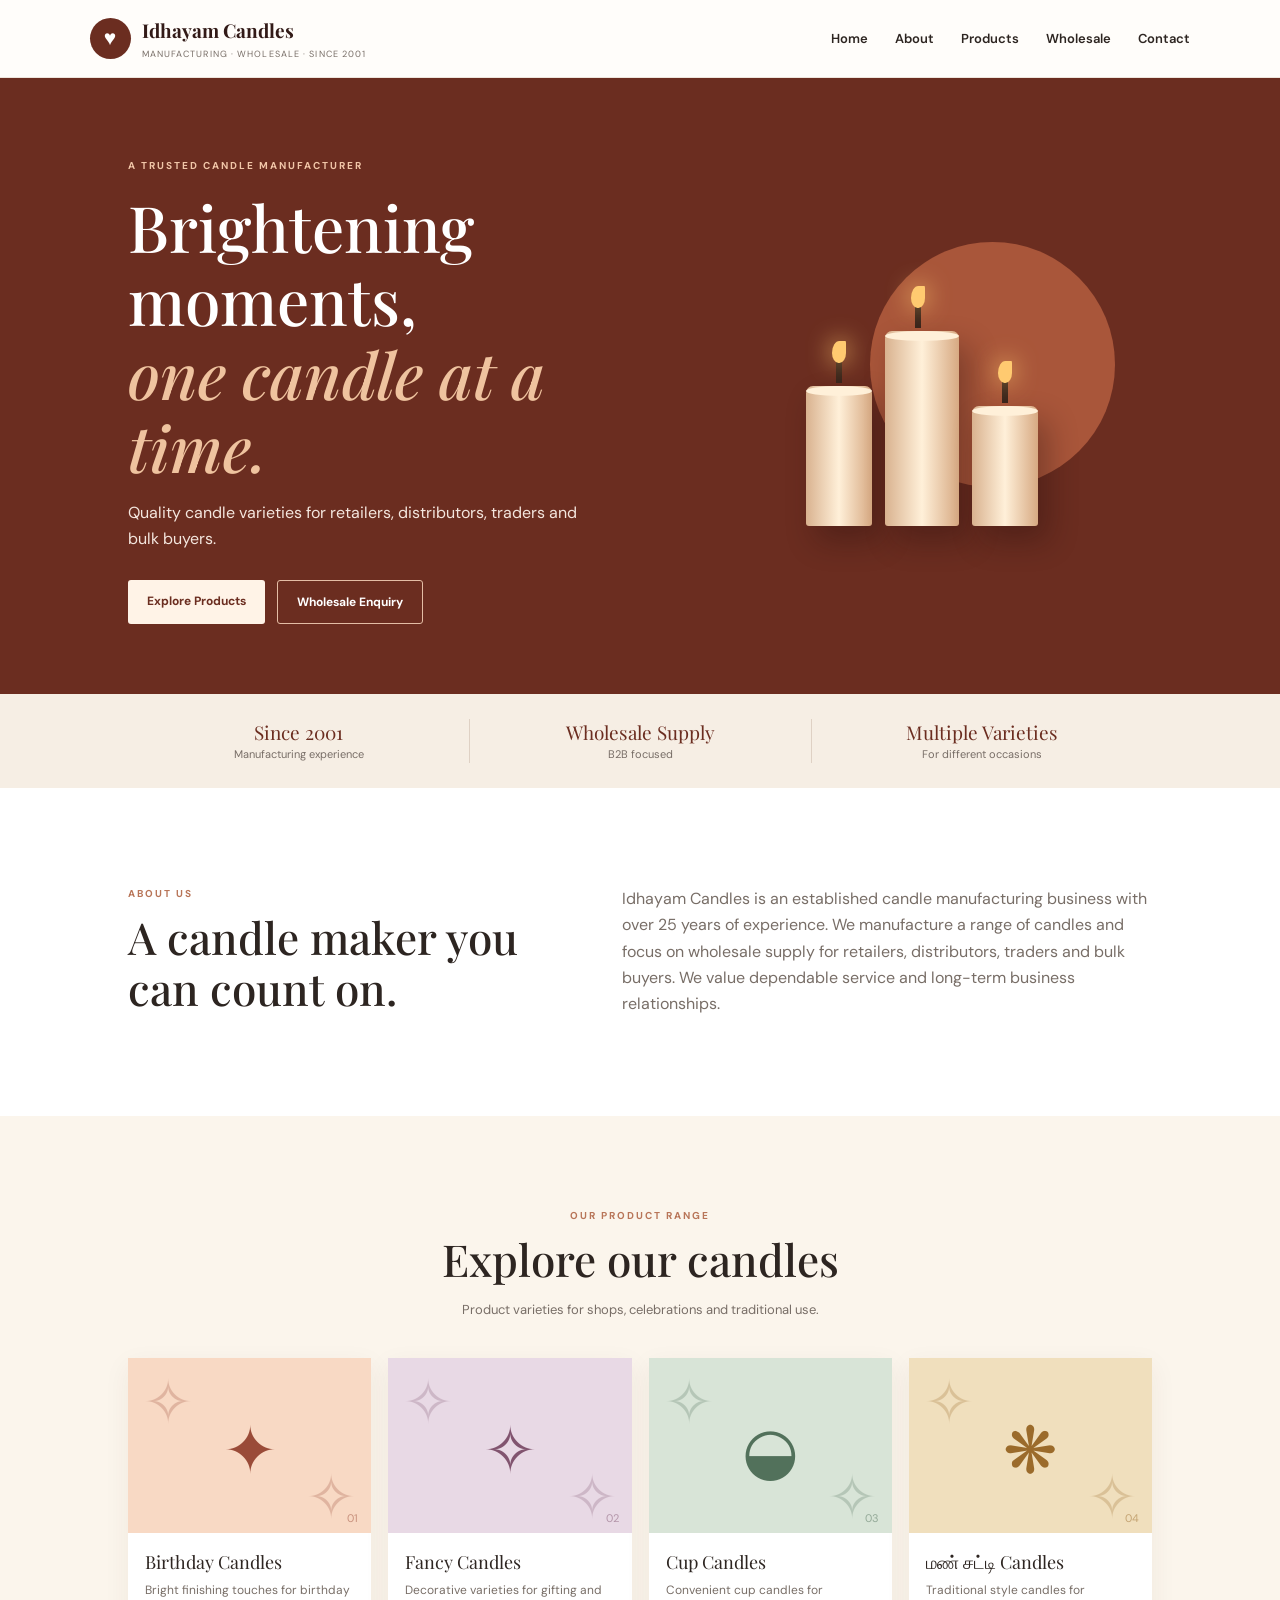
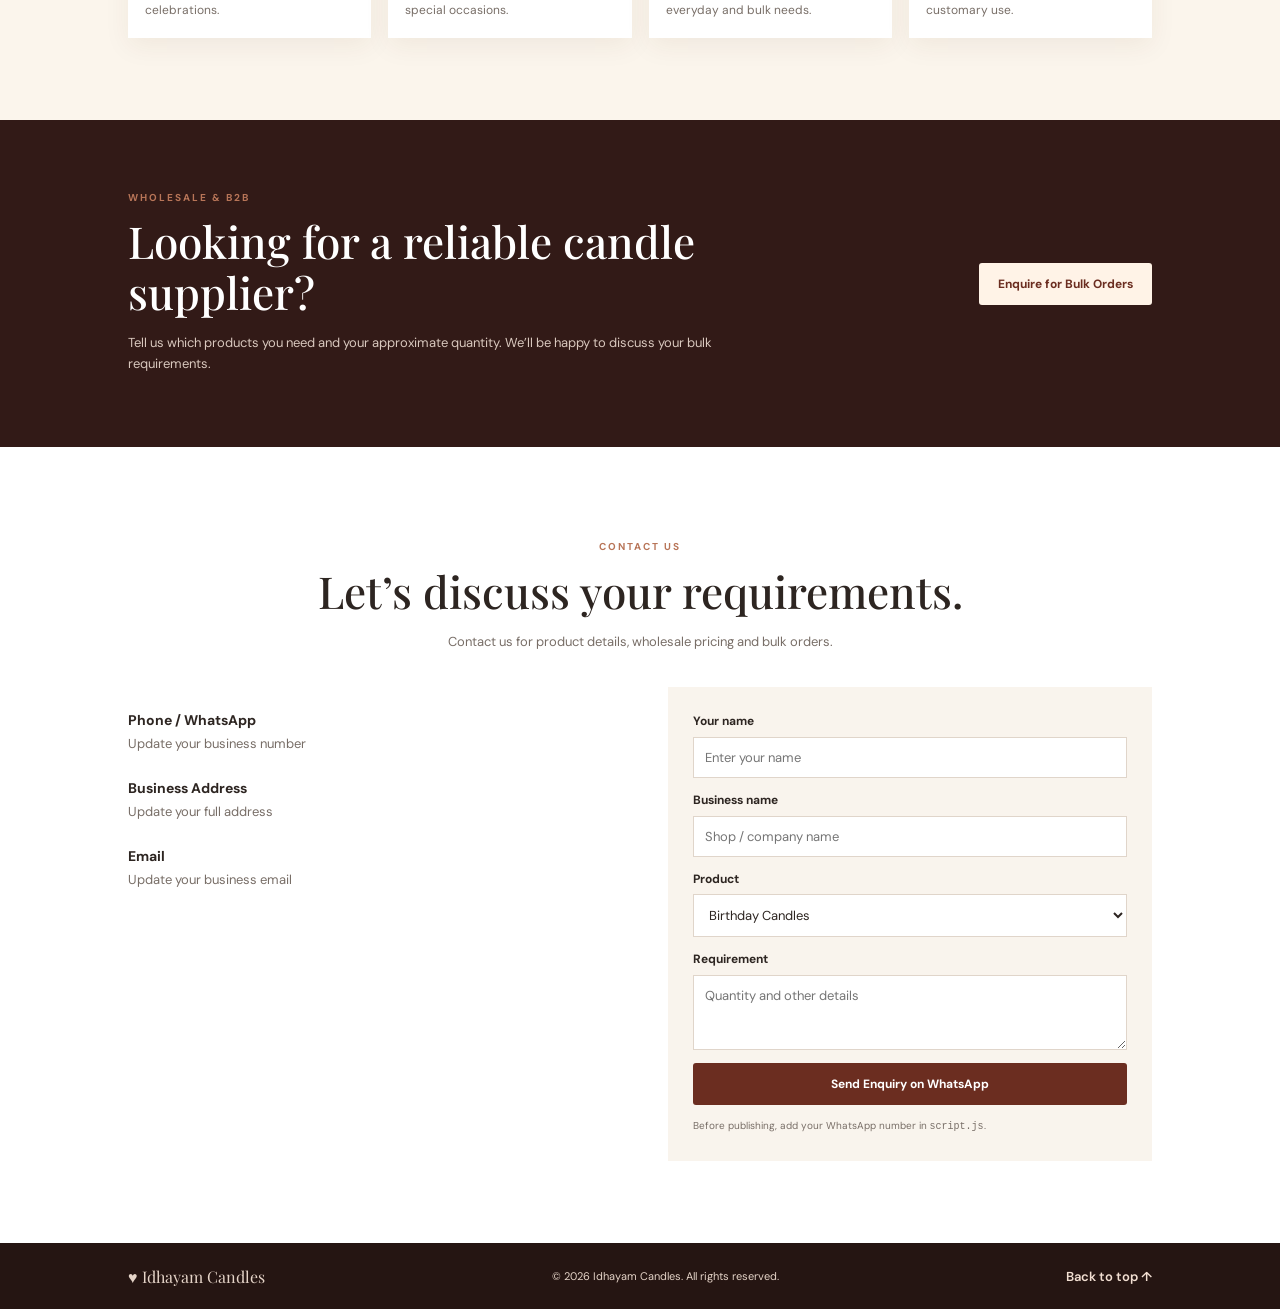
==== index.html @ 333a0232 "Add files via upload" ====
<!doctype html>
<html lang="en">
<head>
  <meta charset="utf-8">
  <meta name="viewport" content="width=device-width, initial-scale=1">
  <meta name="description" content="Idhayam Candles — candle manufacturer and wholesale supplier since 2001. Birthday, fancy, cup and traditional manchatti candles.">
  <title>Idhayam Candles | Manufacturer & Wholesale Supplier</title>
  <link rel="stylesheet" href="style.css">
</head>
<body>
  <header class="header">
    <a class="logo" href="#home"><span class="heart">♥</span><span><b>Idhayam Candles</b><small>MANUFACTURING · WHOLESALE · SINCE 2001</small></span></a>
    <button class="menu" aria-label="Toggle menu" aria-expanded="false">☰</button>
    <nav id="nav"><a href="#home">Home</a><a href="#about">About</a><a href="#products">Products</a><a href="#wholesale">Wholesale</a><a href="#contact">Contact</a></nav>
  </header>

  <main>
    <section class="hero" id="home">
      <div class="hero-text">
        <p class="eyebrow">A TRUSTED CANDLE MANUFACTURER</p>
        <h1>Brightening moments,<br><em>one candle at a time.</em></h1>
        <p>Quality candle varieties for retailers, distributors, traders and bulk buyers.</p>
        <div class="actions"><a class="btn light" href="#products">Explore Products</a><a class="btn outline" href="#contact">Wholesale Enquiry</a></div>
      </div>
      <div class="candle-art" aria-hidden="true"><div class="glow"></div><div class="candle c1"><i></i></div><div class="candle c2"><i></i></div><div class="candle c3"><i></i></div></div>
    </section>

    <section class="highlights"><div><b>Since 2001</b><span>Manufacturing experience</span></div><div><b>Wholesale Supply</b><span>B2B focused</span></div><div><b>Multiple Varieties</b><span>For different occasions</span></div></section>

    <section class="section about" id="about"><div><p class="eyebrow">ABOUT US</p><h2>A candle maker you can count on.</h2></div><p>Idhayam Candles is an established candle manufacturing business with over 25 years of experience. We manufacture a range of candles and focus on wholesale supply for retailers, distributors, traders and bulk buyers. We value dependable service and long-term business relationships.</p></section>

    <section class="section products" id="products"><div class="section-title"><p class="eyebrow">OUR PRODUCT RANGE</p><h2>Explore our candles</h2><p>Product varieties for shops, celebrations and traditional use.</p></div>
      <div class="cards">
        <article><div class="product-art birthday"><span>✦</span><b>01</b></div><div class="card-copy"><h3>Birthday Candles</h3><p>Bright finishing touches for birthday celebrations.</p></div></article>
        <article><div class="product-art fancy"><span>✧</span><b>02</b></div><div class="card-copy"><h3>Fancy Candles</h3><p>Decorative varieties for gifting and special occasions.</p></div></article>
        <article><div class="product-art cup"><span>◒</span><b>03</b></div><div class="card-copy"><h3>Cup Candles</h3><p>Convenient cup candles for everyday and bulk needs.</p></div></article>
        <article><div class="product-art traditional"><span>❋</span><b>04</b></div><div class="card-copy"><h3>மண் சட்டி Candles</h3><p>Traditional style candles for customary use.</p></div></article>
      </div>
    </section>

    <section class="wholesale" id="wholesale"><div><p class="eyebrow">WHOLESALE & B2B</p><h2>Looking for a reliable candle supplier?</h2><p>Tell us which products you need and your approximate quantity. We’ll be happy to discuss your bulk requirements.</p></div><a class="btn light" href="#contact">Enquire for Bulk Orders</a></section>

    <section class="section contact" id="contact"><div class="section-title"><p class="eyebrow">CONTACT US</p><h2>Let’s discuss your requirements.</h2><p>Contact us for product details, wholesale pricing and bulk orders.</p></div>
      <div class="contact-grid"><div class="details"><p><b>Phone / WhatsApp</b><br><span>Update your business number</span></p><p><b>Business Address</b><br><span>Update your full address</span></p><p><b>Email</b><br><span>Update your business email</span></p></div>
        <form id="enquiry"><label>Your name<input name="name" required placeholder="Enter your name"></label><label>Business name<input name="business" placeholder="Shop / company name"></label><label>Product<select name="product"><option>Birthday Candles</option><option>Fancy Candles</option><option>Cup Candles</option><option>மண் சட்டி Candles</option><option>Multiple products</option></select></label><label>Requirement<textarea name="message" rows="3" placeholder="Quantity and other details"></textarea></label><button class="btn dark" type="submit">Send Enquiry on WhatsApp</button><small>Before publishing, add your WhatsApp number in <code>script.js</code>.</small></form>
      </div>
    </section>
  </main>
  <footer><b>♥ Idhayam Candles</b><span>© <span id="year"></span> Idhayam Candles. All rights reserved.</span><a href="#home">Back to top ↑</a></footer>
  <script src="script.js"></script>
</body>
</html>
---- style.css ----
@import url('https://fonts.googleapis.com/css2?family=DM+Sans:wght@400;500;600;700&family=Playfair+Display:wght@500;600;700&display=swap');
:root{--wine:#6b2d20;--deep:#321a17;--cream:#fbf5ec;--peach:#efc39f;--ink:#2d2521;--muted:#786e67}
*{box-sizing:border-box}html{scroll-behavior:smooth}body{margin:0;color:var(--ink);font-family:'DM Sans',Arial,sans-serif;line-height:1.65}.header{height:78px;padding:0 7%;display:flex;align-items:center;justify-content:space-between;background:#fffdfa;position:sticky;top:0;z-index:5;border-bottom:1px solid #eee5dc}.logo{display:flex;gap:11px;align-items:center;color:var(--deep);text-decoration:none}.heart{width:41px;height:41px;border-radius:50%;background:var(--wine);color:white;display:grid;place-items:center;font-size:21px}.logo b{display:block;font-family:'Playfair Display',serif;font-size:19px}.logo small{display:block;font-size:9px;letter-spacing:1.1px;color:var(--muted)}nav{display:flex;gap:27px}nav a,footer a{font-size:13px;font-weight:600;color:var(--ink);text-decoration:none}nav a:hover,footer a:hover{color:var(--wine)}.menu{display:none;background:none;border:0;font-size:25px}.hero{min-height:510px;padding:70px 10%;background:var(--wine);color:white;display:grid;grid-template-columns:1.1fr .9fr;align-items:center;overflow:hidden}.eyebrow{font-size:10px;font-weight:700;letter-spacing:2px;color:#b87558}.hero .eyebrow{color:#f1c6a8}.hero h1,.section h2,.wholesale h2{font-family:'Playfair Display',Georgia,serif;font-weight:500;line-height:1.15}.hero h1{font-size:clamp(40px,5vw,64px);margin:15px 0}.hero h1 em{color:var(--peach)}.hero-text>p:not(.eyebrow){max-width:470px;color:#f4e6de}.actions{display:flex;gap:12px;flex-wrap:wrap;margin-top:27px}.btn{display:inline-block;padding:13px 19px;border:0;border-radius:3px;font:700 12px 'DM Sans',sans-serif;text-decoration:none;cursor:pointer;text-align:center}.light{background:#fff3e7;color:var(--wine)}.outline{border:1px solid #e4bda5;color:white}.dark{background:var(--wine);color:white}.candle-art{height:320px;position:relative;display:flex;align-items:end;justify-content:center;gap:13px;padding-bottom:20px}.glow{position:absolute;width:245px;height:245px;border-radius:50%;background:#a9563a;top:16px;right:8%}.candle{z-index:1;position:relative;width:66px;border-radius:7px 7px 3px 3px;background:linear-gradient(90deg,#d9b28f,#fff0d9,#d7a982);box-shadow:10px 15px 30px #210d0b55}.candle:after{content:'';position:absolute;top:0;left:0;right:0;height:10px;border-radius:50%;background:#fff0d9}.candle i{position:absolute;top:-28px;left:30px;width:6px;height:25px;background:#38231a}.candle i:after{content:'';position:absolute;width:14px;height:22px;top:-17px;left:-4px;border-radius:80% 10% 70% 70%;background:#ffca70;box-shadow:0 0 25px #ffca70}.c1{height:140px}.c2{height:195px;width:74px}.c3{height:120px}.highlights{display:grid;grid-template-columns:repeat(3,1fr);padding:25px 10%;background:#f6eee4;text-align:center}.highlights div+div{border-left:1px solid #dfd1c4}.highlights b,.highlights span{display:block}.highlights b{font:19px 'Playfair Display';color:var(--wine)}.highlights span{font-size:11px;color:var(--muted)}.section{padding:82px 10%}.section h2,.wholesale h2{font-size:clamp(31px,4vw,44px);margin:8px 0 14px}.about{display:grid;grid-template-columns:.9fr 1.1fr;gap:60px;align-items:center}.about>p{color:var(--muted)}.products{background:var(--cream)}.section-title{text-align:center}.section-title>p:last-child{font-size:13px;color:var(--muted)}.cards{display:grid;grid-template-columns:repeat(4,1fr);gap:17px;margin-top:38px}.cards article{background:white;box-shadow:0 8px 25px #4b2c1710}.product-art{height:175px;display:grid;place-items:center;position:relative;font:65px 'Playfair Display';overflow:hidden}.product-art:before,.product-art:after{content:'✧';position:absolute;font-size:60px;opacity:.25}.product-art:before{top:0;left:15px}.product-art:after{bottom:0;right:15px}.product-art b{position:absolute;right:13px;bottom:8px;font:11px 'DM Sans';opacity:.5}.birthday{background:#f8d9c4;color:#9a4b38}.fancy{background:#e8d9e5;color:#81546f}.cup{background:#d8e4d7;color:#52715b}.traditional{background:#f0dfbd;color:#9b6b2b}.card-copy{padding:17px}.card-copy h3{font:18px 'Playfair Display';margin:0 0 7px}.card-copy p{font-size:12px;color:var(--muted);margin:0}.wholesale{padding:60px 10%;background:var(--deep);color:white;display:flex;align-items:center;justify-content:space-between;gap:35px}.wholesale>div{max-width:650px}.wholesale p:not(.eyebrow){font-size:13px;color:#d9c8be}.contact-grid{display:grid;grid-template-columns:1fr 1fr;gap:55px;margin-top:35px}.details p{margin:22px 0;font-size:14px}.details span{color:var(--muted);font-size:13px}form{background:#f9f4ed;padding:25px;display:grid;gap:13px}label{font-size:12px;font-weight:700}input,select,textarea{display:block;width:100%;margin-top:5px;padding:11px;border:1px solid #e0d5ca;background:white;font:13px 'DM Sans';color:var(--ink)}textarea{resize:vertical}form small{font-size:10px;color:var(--muted)}footer{padding:23px 10%;background:#251512;color:#e5d4c8;display:flex;justify-content:space-between;gap:18px;align-items:center;font-size:11px}footer b{font:16px 'Playfair Display'}footer a{color:#f2dfd2}
@media(max-width:800px){.header{padding:0 5%}.menu{display:block}nav{display:none;position:absolute;top:77px;left:0;right:0;background:#fffdfa;padding:18px 7%;flex-direction:column;gap:14px;border-bottom:1px solid #eee}nav.open{display:flex}.hero{grid-template-columns:1fr;padding:55px 7% 30px}.candle-art{height:230px}.section{padding:62px 7%}.about{grid-template-columns:1fr;gap:5px}.cards{grid-template-columns:repeat(2,1fr)}.wholesale{padding:50px 7%;display:block}.wholesale .btn{margin-top:15px}.contact-grid{grid-template-columns:1fr;gap:20px}footer{padding:22px 7%;flex-wrap:wrap}}
@media(max-width:460px){.logo b{font-size:16px}.logo small{font-size:8px}.hero h1{font-size:41px}.actions .btn{width:100%}.highlights{padding:22px 3%}.highlights b{font-size:15px}.highlights span{font-size:9px}.cards{gap:10px}.product-art{height:140px}.card-copy{padding:12px}.card-copy h3{font-size:16px}.section h2,.wholesale h2{font-size:31px}}
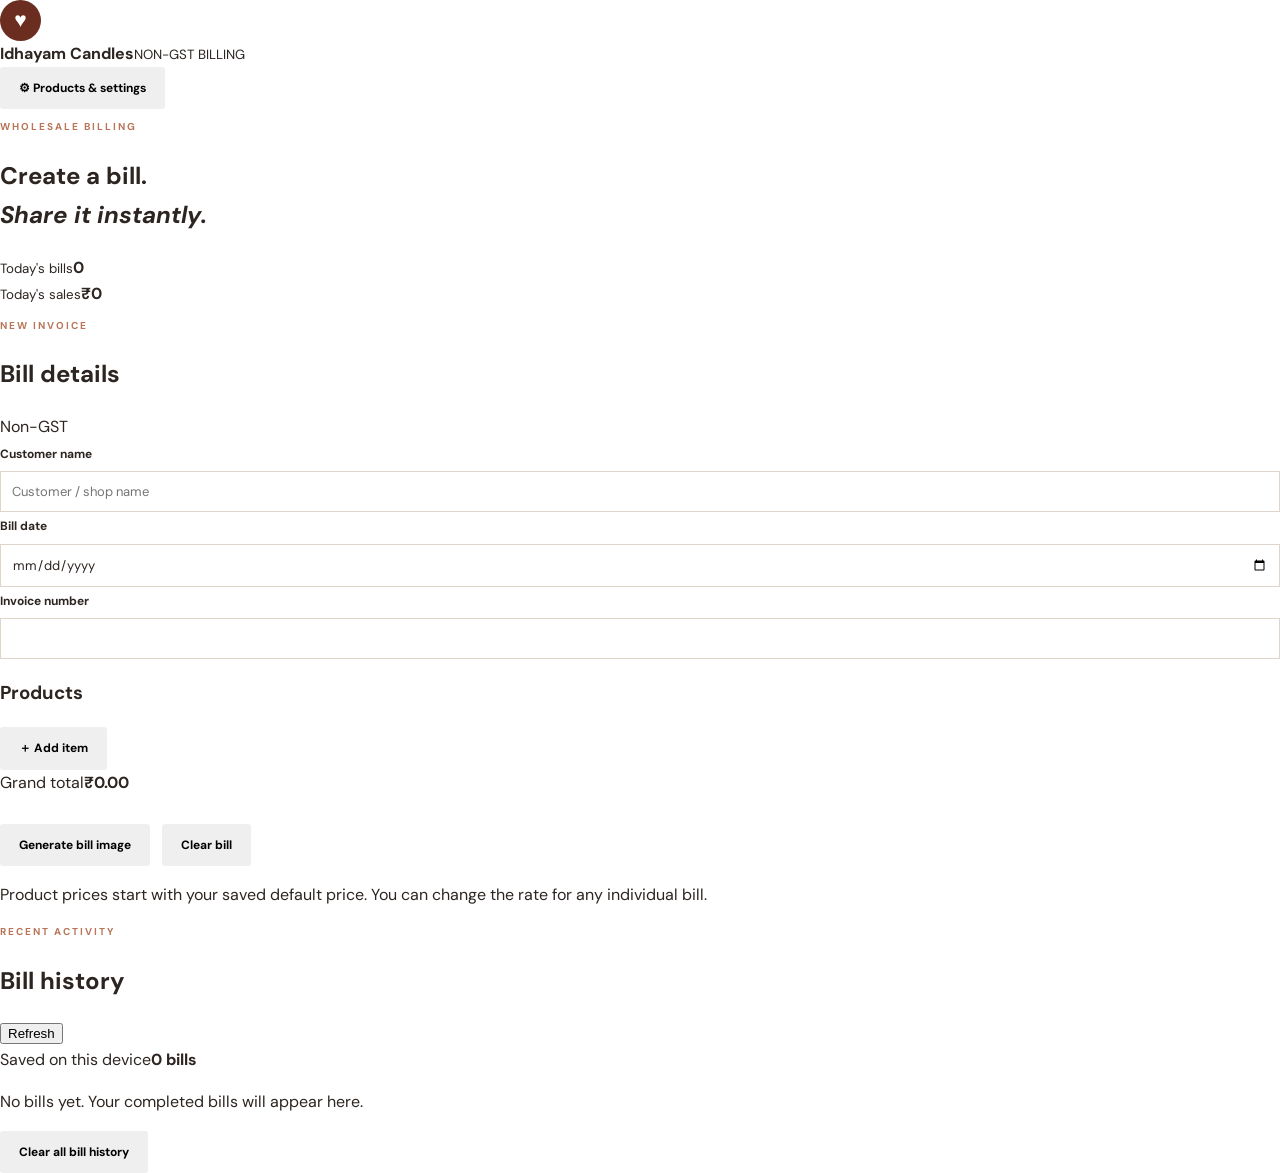
==== commit 420306e4: "Rename index.html2 to index.html" ====
--- a/index.html
+++ b/index.html
@@ -1,52 +1,132 @@
 <!doctype html>
 <html lang="en">
+
 <head>
   <meta charset="utf-8">
-  <meta name="viewport" content="width=device-width, initial-scale=1">
-  <meta name="description" content="Idhayam Candles — candle manufacturer and wholesale supplier since 2001. Birthday, fancy, cup and traditional manchatti candles.">
-  <title>Idhayam Candles | Manufacturer & Wholesale Supplier</title>
+  <meta name="viewport" content="width=device-width,initial-scale=1">
+  <meta name="theme-color" content="#6b2d20">
+  <title>Idhayam Candles | Billing</title>
   <link rel="stylesheet" href="style.css">
 </head>
+
 <body>
-  <header class="header">
-    <a class="logo" href="#home"><span class="heart">♥</span><span><b>Idhayam Candles</b><small>MANUFACTURING · WHOLESALE · SINCE 2001</small></span></a>
-    <button class="menu" aria-label="Toggle menu" aria-expanded="false">☰</button>
-    <nav id="nav"><a href="#home">Home</a><a href="#about">About</a><a href="#products">Products</a><a href="#wholesale">Wholesale</a><a href="#contact">Contact</a></nav>
+  <header class="topbar">
+    <div class="brand"><span class="heart">♥</span>
+      <div><strong>Idhayam Candles</strong><small>NON-GST BILLING</small></div>
+    </div>
+    <div class="top-actions"><button class="btn ghost" id="settingsBtn">⚙ Products & settings</button></div>
   </header>
-
-  <main>
-    <section class="hero" id="home">
-      <div class="hero-text">
-        <p class="eyebrow">A TRUSTED CANDLE MANUFACTURER</p>
-        <h1>Brightening moments,<br><em>one candle at a time.</em></h1>
-        <p>Quality candle varieties for retailers, distributors, traders and bulk buyers.</p>
-        <div class="actions"><a class="btn light" href="#products">Explore Products</a><a class="btn outline" href="#contact">Wholesale Enquiry</a></div>
+  <main class="wrap">
+    <section class="intro">
+      <div>
+        <p class="eyebrow">WHOLESALE BILLING</p>
+        <h1>Create a bill.<br><em>Share it instantly.</em></h1>
       </div>
-      <div class="candle-art" aria-hidden="true"><div class="glow"></div><div class="candle c1"><i></i></div><div class="candle c2"><i></i></div><div class="candle c3"><i></i></div></div>
-    </section>
-
-    <section class="highlights"><div><b>Since 2001</b><span>Manufacturing experience</span></div><div><b>Wholesale Supply</b><span>B2B focused</span></div><div><b>Multiple Varieties</b><span>For different occasions</span></div></section>
-
-    <section class="section about" id="about"><div><p class="eyebrow">ABOUT US</p><h2>A candle maker you can count on.</h2></div><p>Idhayam Candles is an established candle manufacturing business with over 25 years of experience. We manufacture a range of candles and focus on wholesale supply for retailers, distributors, traders and bulk buyers. We value dependable service and long-term business relationships.</p></section>
-
-    <section class="section products" id="products"><div class="section-title"><p class="eyebrow">OUR PRODUCT RANGE</p><h2>Explore our candles</h2><p>Product varieties for shops, celebrations and traditional use.</p></div>
-      <div class="cards">
-        <article><div class="product-art birthday"><span>✦</span><b>01</b></div><div class="card-copy"><h3>Birthday Candles</h3><p>Bright finishing touches for birthday celebrations.</p></div></article>
-        <article><div class="product-art fancy"><span>✧</span><b>02</b></div><div class="card-copy"><h3>Fancy Candles</h3><p>Decorative varieties for gifting and special occasions.</p></div></article>
-        <article><div class="product-art cup"><span>◒</span><b>03</b></div><div class="card-copy"><h3>Cup Candles</h3><p>Convenient cup candles for everyday and bulk needs.</p></div></article>
-        <article><div class="product-art traditional"><span>❋</span><b>04</b></div><div class="card-copy"><h3>மண் சட்டி Candles</h3><p>Traditional style candles for customary use.</p></div></article>
+      <div class="quick-stats">
+        <div><small>Today's bills</small><b id="todayCount">0</b></div>
+        <div><small>Today's sales</small><b id="todaySales">₹0</b></div>
       </div>
     </section>
-
-    <section class="wholesale" id="wholesale"><div><p class="eyebrow">WHOLESALE & B2B</p><h2>Looking for a reliable candle supplier?</h2><p>Tell us which products you need and your approximate quantity. We’ll be happy to discuss your bulk requirements.</p></div><a class="btn light" href="#contact">Enquire for Bulk Orders</a></section>
-
-    <section class="section contact" id="contact"><div class="section-title"><p class="eyebrow">CONTACT US</p><h2>Let’s discuss your requirements.</h2><p>Contact us for product details, wholesale pricing and bulk orders.</p></div>
-      <div class="contact-grid"><div class="details"><p><b>Phone / WhatsApp</b><br><span>Update your business number</span></p><p><b>Business Address</b><br><span>Update your full address</span></p><p><b>Email</b><br><span>Update your business email</span></p></div>
-        <form id="enquiry"><label>Your name<input name="name" required placeholder="Enter your name"></label><label>Business name<input name="business" placeholder="Shop / company name"></label><label>Product<select name="product"><option>Birthday Candles</option><option>Fancy Candles</option><option>Cup Candles</option><option>மண் சட்டி Candles</option><option>Multiple products</option></select></label><label>Requirement<textarea name="message" rows="3" placeholder="Quantity and other details"></textarea></label><button class="btn dark" type="submit">Send Enquiry on WhatsApp</button><small>Before publishing, add your WhatsApp number in <code>script.js</code>.</small></form>
+    <div class="layout">
+      <section class="panel bill-panel">
+        <div class="panel-head">
+          <div>
+            <p class="eyebrow">NEW INVOICE</p>
+            <h2>Bill details</h2>
+          </div><span class="pill">Non-GST</span>
+        </div>
+        <div class="form-grid"><label>Customer name<input id="customerName"
+              placeholder="Customer / shop name"></label><label>Bill date<input id="billDate"
+              type="date"></label><label>Invoice number<input id="invoiceNo" readonly></label></div>
+        <div class="items-head">
+          <h3>Products</h3>
+        </div>
+        <div id="items" class="items"></div>
+        <div class="add-items-bottom"><button class="btn soft" id="addRowBtn">＋ Add item</button></div>
+        <div class="totals">
+          <div class="grand"><span>Grand total</span><strong id="grandTotal">₹0.00</strong></div>
+        </div>
+        <div class="actions"><button class="btn primary" id="generateBtn">Generate bill image</button><button
+            class="btn soft" id="clearBtn">Clear bill</button></div>
+        <p class="hint">Product prices start with your saved default price. You can change the rate for any individual
+          bill.</p>
+      </section>
+      <aside class="panel side-panel">
+        <div class="panel-head">
+          <div>
+            <p class="eyebrow">RECENT ACTIVITY</p>
+            <h2>Bill history</h2>
+          </div><button class="text-btn" id="refreshHistory">Refresh</button>
+        </div>
+        <div class="history-summary"><span>Saved on this device</span><b id="historyCount">0 bills</b></div>
+        <div id="history" class="history">
+          <p class="empty">No bills yet. Your completed bills will appear here.</p>
+        </div><button class="btn danger-outline" id="clearHistoryBtn">Clear all bill history</button>
+      </aside>
+    </div>
+    <section class="panel output-panel" id="outputPanel" hidden>
+      <div class="panel-head">
+        <div>
+          <p class="eyebrow">READY TO SHARE</p>
+          <h2>Your bill image</h2>
+        </div><span class="pill success">PNG created</span>
       </div>
+      <div class="preview-wrap"><img id="billPreview" alt="Generated bill preview"></div>
+      <div class="actions"><button class="btn primary" id="shareBtn">Share image on WhatsApp</button><button
+          class="btn soft" id="downloadBtn">Download PNG</button></div>
+      <p class="hint" id="shareHint">On supported phones/browsers, Share opens the system share sheet. Choose WhatsApp
+        and select the customer.</p>
     </section>
   </main>
-  <footer><b>♥ Idhayam Candles</b><span>© <span id="year"></span> Idhayam Candles. All rights reserved.</span><a href="#home">Back to top ↑</a></footer>
-  <script src="script.js"></script>
+  <dialog id="settingsDialog">
+    <form method="dialog" class="dialog-card">
+      <div class="panel-head">
+        <div>
+          <p class="eyebrow">SETUP</p>
+          <h2>Business & products</h2>
+        </div><button class="icon-btn" value="cancel" aria-label="Close">✕</button>
+      </div><label>Business name<input id="businessName" maxlength="60"></label><label>Business phone<input
+          id="businessPhone" placeholder="Optional"></label><label>Business address<input id="businessAddress"
+          placeholder="Optional"></label>
+      <div class="items-head">
+        <div>
+          <h3>Product list</h3>
+          <p class="hint">Add a product type, product name, and default selling price. The bill product dropdown filters
+            by type.</p>
+        </div><button type="button" class="text-btn" id="addProductBtn">＋ Add product</button>
+      </div>
+      <div id="productEditor"></div>
+      <div class="dialog-actions"><button type="button" class="btn soft" id="resetProductsBtn">Restore sample
+          products</button><button type="button" class="btn primary" id="saveSettingsBtn">Save settings</button></div>
+    </form>
+  </dialog>
+  <div id="toast" role="status" aria-live="polite"></div>
+  <!-- Default product catalogue is maintained here in HTML. -->
+  <template id="defaultProducts">
+    <div data-product-type="கி" data-product-name="3No கிண்ணம்" data-default-price="11.50"></div>
+    <div data-product-type="கி" data-product-name="4No கிண்ணம்" data-default-price="13"></div>
+    <div data-product-type="கி" data-product-name="5No கிண்ணம்" data-default-price="15"></div>
+    <div data-product-type="கி" data-product-name="7No கிண்ணம்" data-default-price="19"></div>
+    <div data-product-type="கி" data-product-name="9No கிண்ணம்" data-default-price="24"></div>
+    <div data-product-type="கி" data-product-name="13No கிண்ணம்" data-default-price="33"></div>
+    <div data-product-type="கி" data-product-name="22No கிண்ணம்" data-default-price="37"></div>
+    <div data-product-type="கி" data-product-name="15No கிண்ணம்" data-default-price="37"></div>
+    <div data-product-type="கி" data-product-name="20No கிண்ணம்" data-default-price="47"></div>
+    <div data-product-type="கி" data-product-name="மண் சட்டி" data-default-price="47"></div>
+    <div data-product-type="கி" data-product-name="இதயம் மாடல் மண் சட்டி" data-default-price="47"></div>
+    <div data-product-type="ஃபே" data-product-name="8No ஃபேன்சி" data-default-price="15"></div>
+    <div data-product-type="ஃபே" data-product-name="10No ஃபேன்சி" data-default-price="13.50"></div>
+    <div data-product-type="ஃபே" data-product-name="12No கட்டை ஃபேன்சி" data-default-price="13"></div>
+    <div data-product-type="ஃபே" data-product-name="12No SP ஃபேன்சி" data-default-price="15"></div>
+    <div data-product-type="ஃபே" data-product-name="15No ஃபேன்சி" data-default-price="8.50"></div>
+    <div data-product-type="ஃபே" data-product-name="24No மகிழ்ச்சி ஃபேன்சி" data-default-price="32"></div>
+    <div data-product-type="ஃபே" data-product-name="ரிங் ஃபேன்சி" data-default-price="26"></div>
+    <div data-product-type="ஃபே" data-product-name="ராக்கெட் ஃபேன்சி" data-default-price="15"></div>
+    <div data-product-type="ஃபே" data-product-name="ஜெட் ஃபேன்சி" data-default-price="15"></div>
+    <div data-product-type="ஃபே" data-product-name="பாகுபலி ஃபேன்சி" data-default-price="32"></div>
+    <div data-product-type="ஃபே" data-product-name="அவதார் ஃபேன்சி" data-default-price="45"></div>
+  </template>
+  <script src="app.js"></script>
 </body>
+
 </html>
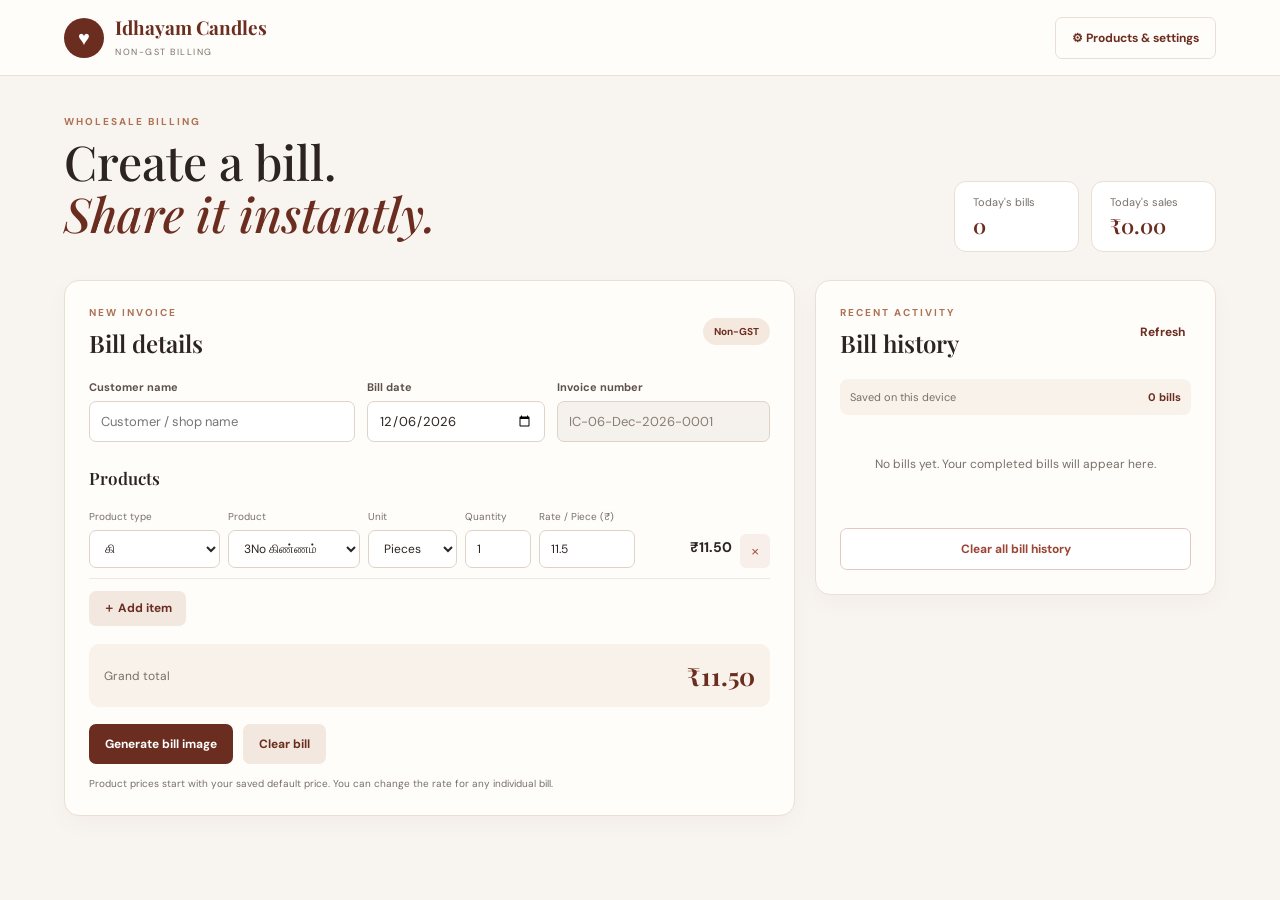
==== commit fa52334e: "Update index.html" ====
--- a/index.html
+++ b/index.html
@@ -126,7 +126,7 @@
     <div data-product-type="ஃபே" data-product-name="பாகுபலி ஃபேன்சி" data-default-price="32"></div>
     <div data-product-type="ஃபே" data-product-name="அவதார் ஃபேன்சி" data-default-price="45"></div>
   </template>
-  <script src="app.js"></script>
+  <script src="script.js"></script>
 </body>
 
 </html>
--- a/style.css
+++ b/style.css
@@ -1,5 +1,663 @@
 @import url('https://fonts.googleapis.com/css2?family=DM+Sans:wght@400;500;600;700&family=Playfair+Display:wght@500;600;700&display=swap');
-:root{--wine:#6b2d20;--deep:#321a17;--cream:#fbf5ec;--peach:#efc39f;--ink:#2d2521;--muted:#786e67}
-*{box-sizing:border-box}html{scroll-behavior:smooth}body{margin:0;color:var(--ink);font-family:'DM Sans',Arial,sans-serif;line-height:1.65}.header{height:78px;padding:0 7%;display:flex;align-items:center;justify-content:space-between;background:#fffdfa;position:sticky;top:0;z-index:5;border-bottom:1px solid #eee5dc}.logo{display:flex;gap:11px;align-items:center;color:var(--deep);text-decoration:none}.heart{width:41px;height:41px;border-radius:50%;background:var(--wine);color:white;display:grid;place-items:center;font-size:21px}.logo b{display:block;font-family:'Playfair Display',serif;font-size:19px}.logo small{display:block;font-size:9px;letter-spacing:1.1px;color:var(--muted)}nav{display:flex;gap:27px}nav a,footer a{font-size:13px;font-weight:600;color:var(--ink);text-decoration:none}nav a:hover,footer a:hover{color:var(--wine)}.menu{display:none;background:none;border:0;font-size:25px}.hero{min-height:510px;padding:70px 10%;background:var(--wine);color:white;display:grid;grid-template-columns:1.1fr .9fr;align-items:center;overflow:hidden}.eyebrow{font-size:10px;font-weight:700;letter-spacing:2px;color:#b87558}.hero .eyebrow{color:#f1c6a8}.hero h1,.section h2,.wholesale h2{font-family:'Playfair Display',Georgia,serif;font-weight:500;line-height:1.15}.hero h1{font-size:clamp(40px,5vw,64px);margin:15px 0}.hero h1 em{color:var(--peach)}.hero-text>p:not(.eyebrow){max-width:470px;color:#f4e6de}.actions{display:flex;gap:12px;flex-wrap:wrap;margin-top:27px}.btn{display:inline-block;padding:13px 19px;border:0;border-radius:3px;font:700 12px 'DM Sans',sans-serif;text-decoration:none;cursor:pointer;text-align:center}.light{background:#fff3e7;color:var(--wine)}.outline{border:1px solid #e4bda5;color:white}.dark{background:var(--wine);color:white}.candle-art{height:320px;position:relative;display:flex;align-items:end;justify-content:center;gap:13px;padding-bottom:20px}.glow{position:absolute;width:245px;height:245px;border-radius:50%;background:#a9563a;top:16px;right:8%}.candle{z-index:1;position:relative;width:66px;border-radius:7px 7px 3px 3px;background:linear-gradient(90deg,#d9b28f,#fff0d9,#d7a982);box-shadow:10px 15px 30px #210d0b55}.candle:after{content:'';position:absolute;top:0;left:0;right:0;height:10px;border-radius:50%;background:#fff0d9}.candle i{position:absolute;top:-28px;left:30px;width:6px;height:25px;background:#38231a}.candle i:after{content:'';position:absolute;width:14px;height:22px;top:-17px;left:-4px;border-radius:80% 10% 70% 70%;background:#ffca70;box-shadow:0 0 25px #ffca70}.c1{height:140px}.c2{height:195px;width:74px}.c3{height:120px}.highlights{display:grid;grid-template-columns:repeat(3,1fr);padding:25px 10%;background:#f6eee4;text-align:center}.highlights div+div{border-left:1px solid #dfd1c4}.highlights b,.highlights span{display:block}.highlights b{font:19px 'Playfair Display';color:var(--wine)}.highlights span{font-size:11px;color:var(--muted)}.section{padding:82px 10%}.section h2,.wholesale h2{font-size:clamp(31px,4vw,44px);margin:8px 0 14px}.about{display:grid;grid-template-columns:.9fr 1.1fr;gap:60px;align-items:center}.about>p{color:var(--muted)}.products{background:var(--cream)}.section-title{text-align:center}.section-title>p:last-child{font-size:13px;color:var(--muted)}.cards{display:grid;grid-template-columns:repeat(4,1fr);gap:17px;margin-top:38px}.cards article{background:white;box-shadow:0 8px 25px #4b2c1710}.product-art{height:175px;display:grid;place-items:center;position:relative;font:65px 'Playfair Display';overflow:hidden}.product-art:before,.product-art:after{content:'✧';position:absolute;font-size:60px;opacity:.25}.product-art:before{top:0;left:15px}.product-art:after{bottom:0;right:15px}.product-art b{position:absolute;right:13px;bottom:8px;font:11px 'DM Sans';opacity:.5}.birthday{background:#f8d9c4;color:#9a4b38}.fancy{background:#e8d9e5;color:#81546f}.cup{background:#d8e4d7;color:#52715b}.traditional{background:#f0dfbd;color:#9b6b2b}.card-copy{padding:17px}.card-copy h3{font:18px 'Playfair Display';margin:0 0 7px}.card-copy p{font-size:12px;color:var(--muted);margin:0}.wholesale{padding:60px 10%;background:var(--deep);color:white;display:flex;align-items:center;justify-content:space-between;gap:35px}.wholesale>div{max-width:650px}.wholesale p:not(.eyebrow){font-size:13px;color:#d9c8be}.contact-grid{display:grid;grid-template-columns:1fr 1fr;gap:55px;margin-top:35px}.details p{margin:22px 0;font-size:14px}.details span{color:var(--muted);font-size:13px}form{background:#f9f4ed;padding:25px;display:grid;gap:13px}label{font-size:12px;font-weight:700}input,select,textarea{display:block;width:100%;margin-top:5px;padding:11px;border:1px solid #e0d5ca;background:white;font:13px 'DM Sans';color:var(--ink)}textarea{resize:vertical}form small{font-size:10px;color:var(--muted)}footer{padding:23px 10%;background:#251512;color:#e5d4c8;display:flex;justify-content:space-between;gap:18px;align-items:center;font-size:11px}footer b{font:16px 'Playfair Display'}footer a{color:#f2dfd2}
-@media(max-width:800px){.header{padding:0 5%}.menu{display:block}nav{display:none;position:absolute;top:77px;left:0;right:0;background:#fffdfa;padding:18px 7%;flex-direction:column;gap:14px;border-bottom:1px solid #eee}nav.open{display:flex}.hero{grid-template-columns:1fr;padding:55px 7% 30px}.candle-art{height:230px}.section{padding:62px 7%}.about{grid-template-columns:1fr;gap:5px}.cards{grid-template-columns:repeat(2,1fr)}.wholesale{padding:50px 7%;display:block}.wholesale .btn{margin-top:15px}.contact-grid{grid-template-columns:1fr;gap:20px}footer{padding:22px 7%;flex-wrap:wrap}}
-@media(max-width:460px){.logo b{font-size:16px}.logo small{font-size:8px}.hero h1{font-size:41px}.actions .btn{width:100%}.highlights{padding:22px 3%}.highlights b{font-size:15px}.highlights span{font-size:9px}.cards{gap:10px}.product-art{height:140px}.card-copy{padding:12px}.card-copy h3{font-size:16px}.section h2,.wholesale h2{font-size:31px}}
+
+:root {
+    --wine: #6b2d20;
+    --dark: #351b18;
+    --cream: #fbf5ec;
+    --peach: #efc6a5;
+    --ink: #2c2420;
+    --muted: #796f68;
+    --line: #eadfd4;
+    --white: #fffdfa
+}
+
+* {
+    box-sizing: border-box
+}
+
+body {
+    margin: 0;
+    background: #f8f4ef;
+    color: var(--ink);
+    font: 14px 'DM Sans', sans-serif;
+    line-height: 1.5
+}
+
+.topbar {
+    height: 76px;
+    background: var(--white);
+    border-bottom: 1px solid var(--line);
+    padding: 0 max(5%, calc((100% - 1200px)/2));
+    display: flex;
+    align-items: center;
+    justify-content: space-between
+}
+
+.brand {
+    display: flex;
+    align-items: center;
+    gap: 11px;
+    color: var(--wine)
+}
+
+.heart {
+    width: 40px;
+    height: 40px;
+    border-radius: 50%;
+    background: var(--wine);
+    color: white;
+    display: grid;
+    place-items: center;
+    font-size: 20px
+}
+
+.brand strong {
+    font: 700 19px 'Playfair Display';
+    display: block
+}
+
+.brand small {
+    font-size: 9px;
+    letter-spacing: 1.5px;
+    color: var(--muted)
+}
+
+.wrap {
+    max-width: 1200px;
+    margin: auto;
+    padding: 38px 24px 70px
+}
+
+.intro {
+    display: flex;
+    justify-content: space-between;
+    align-items: end;
+    margin-bottom: 28px
+}
+
+.eyebrow {
+    color: #ad7154;
+    font-size: 10px;
+    font-weight: 700;
+    letter-spacing: 2px;
+    margin: 0 0 7px
+}
+
+.intro h1 {
+    font: 500 clamp(34px, 4vw, 48px)/1.08 'Playfair Display';
+    margin: 0 0 12px
+}
+
+.intro h1 em {
+    color: var(--wine)
+}
+
+.muted,
+.hint {
+    color: var(--muted)
+}
+
+.muted {
+    margin: 0
+}
+
+.quick-stats {
+    display: flex;
+    gap: 12px
+}
+
+.quick-stats div {
+    background: #fff;
+    border: 1px solid var(--line);
+    border-radius: 12px;
+    padding: 12px 18px;
+    min-width: 125px
+}
+
+.quick-stats small,
+.quick-stats b {
+    display: block
+}
+
+.quick-stats small {
+    color: var(--muted);
+    font-size: 11px
+}
+
+.quick-stats b {
+    font: 600 21px 'Playfair Display';
+    color: var(--wine)
+}
+
+.layout {
+    display: grid;
+    grid-template-columns: minmax(0, 1.55fr) minmax(280px, .85fr);
+    gap: 20px;
+    align-items: start
+}
+
+.panel {
+    background: var(--white);
+    border: 1px solid var(--line);
+    border-radius: 15px;
+    padding: 24px;
+    box-shadow: 0 8px 25px #4b2c1708
+}
+
+.panel-head {
+    display: flex;
+    align-items: center;
+    justify-content: space-between;
+    gap: 10px;
+    margin-bottom: 20px
+}
+
+.panel-head h2 {
+    font: 600 24px 'Playfair Display';
+    margin: 0
+}
+
+.pill {
+    font-size: 10px;
+    font-weight: 700;
+    color: var(--wine);
+    background: #f5e9df;
+    border-radius: 30px;
+    padding: 6px 11px
+}
+
+.pill.success {
+    background: #e7f3e9;
+    color: #28613b
+}
+
+.form-grid {
+    /* display: grid;
+    grid-template-columns: 1fr 1fr;
+    gap: 13px */
+        display: grid;
+    grid-template-columns: 1.5fr 1fr 1.2fr;
+    gap: 12px;
+    align-items: end;
+}
+
+.form-grid label,
+.dialog-card>label {
+    font-size: 11px;
+    font-weight: 700;
+    color: #5e514a
+}
+
+input,
+select {
+    width: 100%;
+    height: 41px;
+    border: 1px solid #dfd3c8;
+    border-radius: 7px;
+    background: white;
+    padding: 0 11px;
+    margin-top: 6px;
+    font: 13px 'DM Sans';
+    color: var(--ink);
+    outline: none
+}
+
+input:focus,
+select:focus {
+    border-color: #a56a50;
+    box-shadow: 0 0 0 3px #a56a5018
+}
+
+input[readonly] {
+    background: #f5f1ec;
+    color: #887d74
+}
+
+.items-head {
+    display: flex;
+    justify-content: space-between;
+    align-items: center;
+    margin: 25px 0 10px
+}
+
+.items-head h3 {
+    font: 600 17px 'Playfair Display';
+    margin: 0
+}
+
+.text-btn {
+    border: 0;
+    background: none;
+    color: var(--wine);
+    font: 700 12px 'DM Sans';
+    cursor: pointer;
+    padding: 6px
+}
+
+.item-row {
+    display: grid;
+    grid-template-columns: minmax(110px, 1.1fr) minmax(110px, 1.1fr) .75fr .55fr .8fr .75fr 30px;
+    gap: 8px;
+    align-items: end;
+    padding: 10px 0;
+    border-bottom: 1px solid #f0e8e0
+}
+
+.item-row label {
+    font-size: 10px;
+    color: var(--muted)
+}
+
+.item-row input,
+.item-row select {
+    height: 38px;
+    font-size: 12px
+}
+
+.item-row .amount {
+    font-weight: 700;
+    text-align: right;
+    padding-bottom: 10px;
+    font-variant-numeric: tabular-nums
+}
+
+.remove-btn {
+    border: 0;
+    background: #f8eeea;
+    color: #a34835;
+    border-radius: 6px;
+    height: 34px;
+    cursor: pointer
+}
+
+.totals {
+    margin-top: 18px;
+    padding: 15px;
+    background: #f8f2eb;
+    border-radius: 10px
+}
+
+.totals div {
+    display: flex;
+    justify-content: space-between;
+    align-items: center
+}
+
+.totals span {
+    font-size: 12px;
+    color: var(--muted)
+}
+
+.grand strong {
+    font: 700 25px 'Playfair Display';
+    color: var(--wine)
+}
+
+.actions {
+    display: flex;
+    gap: 10px;
+    flex-wrap: wrap;
+    margin-top: 17px
+}
+
+.btn {
+    border: 0;
+    border-radius: 7px;
+    padding: 12px 16px;
+    font: 700 12px 'DM Sans';
+    cursor: pointer
+}
+
+.btn.primary {
+    background: var(--wine);
+    color: white
+}
+
+.btn.soft {
+    background: #f2e8df;
+    color: var(--wine)
+}
+
+.btn.ghost {
+    background: transparent;
+    color: var(--wine);
+    border: 1px solid var(--line)
+}
+
+.btn.danger-outline {
+    background: white;
+    border: 1px solid #e5c8bf;
+    color: #9b4535;
+    width: 100%;
+    margin-top: 15px
+}
+
+.hint {
+    font-size: 10px;
+    margin: 12px 0 0
+}
+
+.history-summary {
+    display: flex;
+    justify-content: space-between;
+    background: #f8f2eb;
+    padding: 10px;
+    border-radius: 8px;
+    font-size: 11px;
+    color: var(--muted)
+}
+
+.history-summary b {
+    color: var(--wine)
+}
+
+.history {
+    max-height: 400px;
+    overflow: auto
+}
+
+.empty {
+    text-align: center;
+    color: var(--muted);
+    font-size: 12px;
+    padding: 28px 10px
+}
+
+.history-item {
+    padding: 13px 2px;
+    border-bottom: 1px solid #f0e8e0;
+    display: flex;
+    justify-content: space-between;
+    gap: 10px
+}
+
+.history-item b {
+    display: block;
+    font-size: 12px
+}
+
+.history-item small {
+    color: var(--muted);
+    font-size: 10px
+}
+
+.history-item strong {
+    white-space: nowrap;
+    color: var(--wine);
+    font-size: 13px
+}
+
+.history-item button {
+    border: 0;
+    background: none;
+    color: var(--wine);
+    font-size: 10px;
+    cursor: pointer;
+    padding: 4px
+}
+
+.output-panel {
+    margin-top: 20px
+}
+
+.preview-wrap {
+    background: #eee7df;
+    border-radius: 10px;
+    padding: 15px;
+    display: flex;
+    justify-content: center;
+    max-height: 620px;
+    overflow: auto
+}
+
+.preview-wrap img {
+    width: min(100%, 520px);
+    height: auto;
+    object-fit: contain;
+    box-shadow: 0 5px 22px #0002
+}
+
+.output-panel .actions {
+    justify-content: center
+}
+
+.output-panel .btn {
+    min-width: 180px
+}
+
+dialog {
+    border: 0;
+    border-radius: 15px;
+    padding: 0;
+    width: min(680px, calc(100% - 24px));
+    max-height: 90vh;
+    box-shadow: 0 20px 80px #21110e55
+}
+
+dialog::backdrop {
+    background: #21110e88
+}
+
+.dialog-card {
+    padding: 25px;
+    overflow: auto;
+    max-height: 90vh
+}
+
+.dialog-card>label {
+    display: block;
+    margin: 13px 0
+}
+
+.icon-btn {
+    border: 0;
+    background: #f4ebe4;
+    border-radius: 50%;
+    width: 32px;
+    height: 32px;
+    cursor: pointer
+}
+
+.product-edit-row {
+    display: grid;
+    grid-template-columns: 1fr 1fr 120px 34px;
+    gap: 9px;
+    align-items: center;
+    margin: 9px 0
+}
+
+.product-edit-row input {
+    margin: 0
+}
+
+.dialog-actions {
+    display: flex;
+    justify-content: space-between;
+    gap: 10px;
+    margin-top: 22px;
+    flex-wrap: wrap
+}
+
+#toast {
+    position: fixed;
+    bottom: 20px;
+    left: 50%;
+    transform: translate(-50%, 20px);
+    background: #2e211d;
+    color: white;
+    padding: 11px 17px;
+    border-radius: 8px;
+    font-size: 12px;
+    opacity: 0;
+    pointer-events: none;
+    transition: .2s;
+    z-index: 5
+}
+
+#toast.show {
+    opacity: 1;
+    transform: translate(-50%, 0)
+}
+
+[hidden] {
+    display: none !important
+}
+
+@media(max-width:600px) {
+    .layout {
+        grid-template-columns: 1fr
+    }
+
+    .intro {
+        align-items: start;
+        gap: 20px;
+        flex-direction: column
+    }
+
+    .quick-stats {
+        width: 100%
+    }
+
+    .quick-stats div {
+        flex: 1
+    }
+
+    .side-panel {
+        order: 2
+    }
+}
+
+@media(max-width:520px) {
+    .wrap {
+        padding: 25px 12px 50px
+    }
+
+    .topbar {
+        padding: 0 13px
+    }
+
+    .brand strong {
+        font-size: 16px
+    }
+
+    .btn.ghost {
+        font-size: 10px;
+        padding: 9px
+    }
+
+    .panel {
+        padding: 16px
+    }
+
+    .form-grid {
+        gap: 8px
+    }
+
+    .item-row {
+        grid-template-columns: minmax(85px, 1.3fr) .85fr .6fr .8fr .75fr 26px;
+        gap: 4px
+    }
+
+    .item-row label {
+        font-size: 9px
+    }
+
+    .item-row input,
+    .item-row select {
+        padding: 0 5px;
+        font-size: 10px
+    }
+
+    .item-row .amount {
+        font-size: 10px;
+        text-align: right
+    }
+
+    .product-edit-row {
+        grid-template-columns: 1fr 90px 30px
+    }
+
+    .actions .btn {
+        flex: 1
+    }
+
+    .intro h1 {
+        font-size: 38px
+    }
+}
+
+.add-items-bottom {
+    display: flex;
+    justify-content: flex-start;
+    margin-top: 12px
+}
+
+.add-items-bottom .btn {
+    padding: 9px 14px
+}
+
+@media(max-width:700px) {
+    .item-row {
+        grid-template-columns: 1fr 1fr;
+        gap: 7px
+    }
+
+    .item-row .amount {
+        text-align: left
+    }
+
+    .item-row .remove-btn {
+        width: 100%
+    }
+
+    .product-edit-row {
+        grid-template-columns: 1fr 1fr
+    }
+
+    .product-edit-row .pprice {
+        grid-column: 1
+    }
+
+    .product-edit-row .remove-btn {
+        grid-column: 2;
+        grid-row: 2
+    }
+}
+
+
+@media (max-width: 700px) {
+    .item-row {
+        display: grid;
+        grid-template-columns: 1.1fr 1.4fr 0.9fr 0.7fr 1fr 0.9fr 24px;
+        gap: 4px;
+        align-items: end;
+        width: 100%;
+    }
+
+    .item-row label {
+        min-width: 0;
+        font-size: 10px;
+    }
+
+    .item-row input,
+    .item-row select {
+        width: 100%;
+        min-width: 0;
+        box-sizing: border-box;
+        padding: 6px 2px;
+        font-size: 10px;
+    }
+
+    .item-row .amount {
+        min-width: 0;
+        font-size: 10px;
+        white-space: nowrap;
+        padding-bottom: 8px;
+    }
+
+    .item-row .remove-btn {
+        width: 24px;
+        height: 34px;
+        padding: 0;
+    }
+}
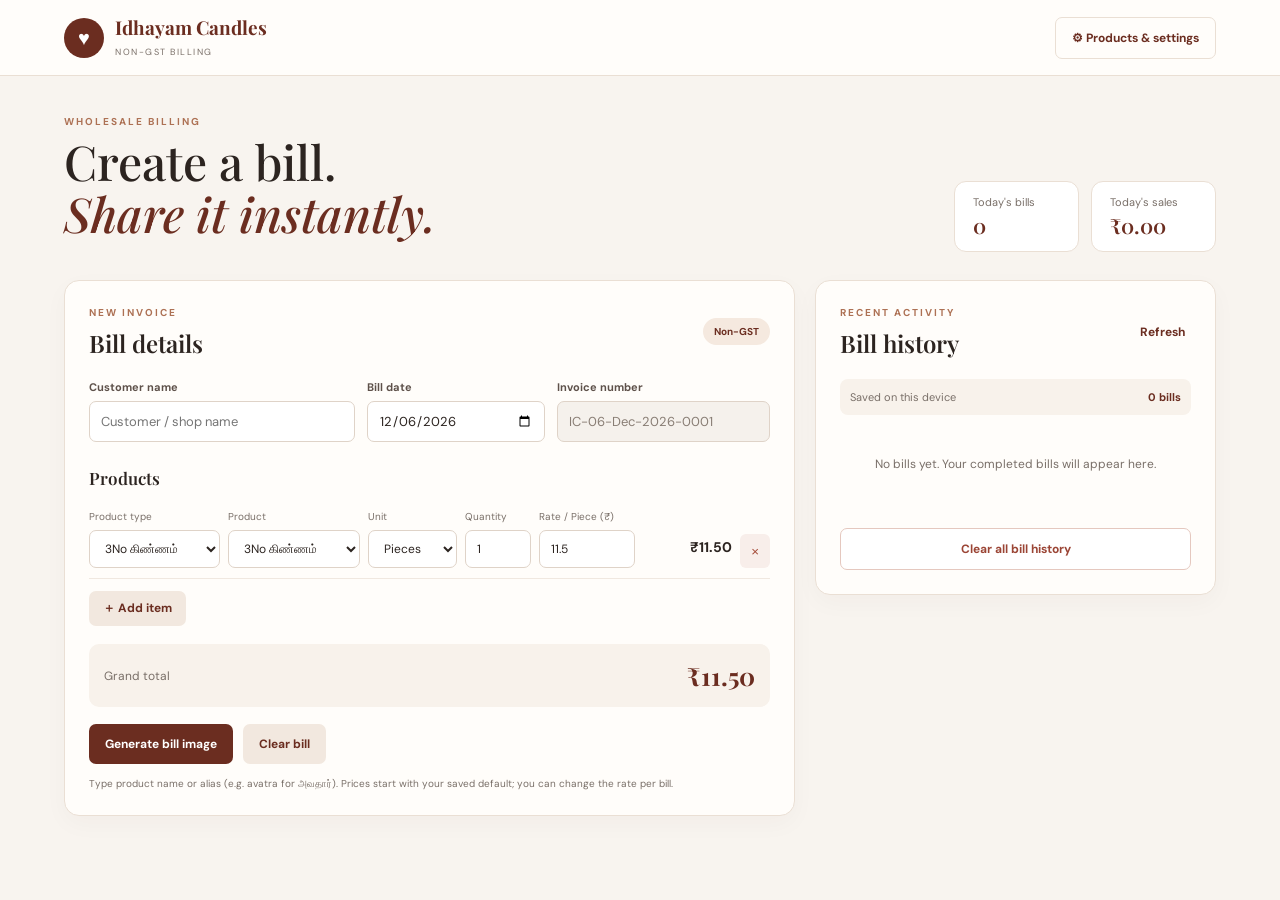
==== commit 11c6438f: "Update index.html" ====
--- a/index.html
+++ b/index.html
@@ -1,6 +1,5 @@
 <!doctype html>
 <html lang="en">
-
 <head>
   <meta charset="utf-8">
   <meta name="viewport" content="width=device-width,initial-scale=1">
@@ -8,7 +7,6 @@
   <title>Idhayam Candles | Billing</title>
   <link rel="stylesheet" href="style.css">
 </head>
-
 <body>
   <header class="topbar">
     <div class="brand"><span class="heart">♥</span>
@@ -35,21 +33,15 @@
             <h2>Bill details</h2>
           </div><span class="pill">Non-GST</span>
         </div>
-        <div class="form-grid"><label>Customer name<input id="customerName"
-              placeholder="Customer / shop name"></label><label>Bill date<input id="billDate"
-              type="date"></label><label>Invoice number<input id="invoiceNo" readonly></label></div>
-        <div class="items-head">
-          <h3>Products</h3>
-        </div>
+        <div class="form-grid"><label>Customer name<input id="customerName" placeholder="Customer / shop name"></label><label>Bill date<input id="billDate" type="date"></label><label>Invoice number<input id="invoiceNo" readonly></label></div>
+        <div class="items-head"><h3>Products</h3></div>
         <div id="items" class="items"></div>
         <div class="add-items-bottom"><button class="btn soft" id="addRowBtn">＋ Add item</button></div>
         <div class="totals">
           <div class="grand"><span>Grand total</span><strong id="grandTotal">₹0.00</strong></div>
         </div>
-        <div class="actions"><button class="btn primary" id="generateBtn">Generate bill image</button><button
-            class="btn soft" id="clearBtn">Clear bill</button></div>
-        <p class="hint">Product prices start with your saved default price. You can change the rate for any individual
-          bill.</p>
+        <div class="actions"><button class="btn primary" id="generateBtn">Generate bill image</button><button class="btn soft" id="clearBtn">Clear bill</button></div>
+        <p class="hint">Type product name or alias (e.g. avatra for அவதார்). Prices start with your saved default; you can change the rate per bill.</p>
       </section>
       <aside class="panel side-panel">
         <div class="panel-head">
@@ -59,74 +51,86 @@
           </div><button class="text-btn" id="refreshHistory">Refresh</button>
         </div>
         <div class="history-summary"><span>Saved on this device</span><b id="historyCount">0 bills</b></div>
-        <div id="history" class="history">
-          <p class="empty">No bills yet. Your completed bills will appear here.</p>
-        </div><button class="btn danger-outline" id="clearHistoryBtn">Clear all bill history</button>
+        <div id="history" class="history"></div>
+        <button class="btn soft danger-outline" id="clearHistoryBtn">Clear all bill history</button>
       </aside>
     </div>
-    <section class="panel output-panel" id="outputPanel" hidden>
+  </main>
+
+  <section id="outputPanel" class="output-panel" hidden>
+    <div class="panel">
       <div class="panel-head">
         <div>
           <p class="eyebrow">READY TO SHARE</p>
-          <h2>Your bill image</h2>
-        </div><span class="pill success">PNG created</span>
+          <h2>Bill image</h2>
+        </div>
       </div>
-      <div class="preview-wrap"><img id="billPreview" alt="Generated bill preview"></div>
-      <div class="actions"><button class="btn primary" id="shareBtn">Share image on WhatsApp</button><button
-          class="btn soft" id="downloadBtn">Download PNG</button></div>
-      <p class="hint" id="shareHint">On supported phones/browsers, Share opens the system share sheet. Choose WhatsApp
-        and select the customer.</p>
-    </section>
-  </main>
+      <div class="preview-wrap"><img id="billPreview" alt="Bill preview"></div>
+      <div class="actions">
+        <button class="btn primary" id="shareBtn">Share</button>
+        <button class="btn soft" id="downloadBtn">Download</button>
+      </div>
+    </div>
+  </section>
+
   <dialog id="settingsDialog">
-    <form method="dialog" class="dialog-card">
-      <div class="panel-head">
+    <form method="dialog" id="settingsForm" class="dialog-card settings-form">
+      <div class="dialog-head">
         <div>
           <p class="eyebrow">SETUP</p>
           <h2>Business & products</h2>
-        </div><button class="icon-btn" value="cancel" aria-label="Close">✕</button>
-      </div><label>Business name<input id="businessName" maxlength="60"></label><label>Business phone<input
-          id="businessPhone" placeholder="Optional"></label><label>Business address<input id="businessAddress"
-          placeholder="Optional"></label>
-      <div class="items-head">
-        <div>
-          <h3>Product list</h3>
-          <p class="hint">Add a product type, product name, and default selling price. The bill product dropdown filters
-            by type.</p>
-        </div><button type="button" class="text-btn" id="addProductBtn">＋ Add product</button>
+        </div>
+        <button type="button" class="icon-btn" id="closeSettingsBtn" aria-label="Close">✕</button>
       </div>
-      <div id="productEditor"></div>
-      <div class="dialog-actions"><button type="button" class="btn soft" id="resetProductsBtn">Restore sample
-          products</button><button type="button" class="btn primary" id="saveSettingsBtn">Save settings</button></div>
+
+      <div class="settings-grid">
+        <label>Business name<input id="businessName" maxlength="80"></label>
+        <label>Phone<input id="businessPhone" maxlength="40"></label>
+        <label class="full">Address<textarea id="businessAddress" rows="2" maxlength="160"></textarea></label>
+      </div>
+
+      <div class="product-list-head">
+        <h3>Product list</h3>
+        <p class="hint">Add product name, optional English alias (for search), and default price. Type alias like “avatra” to find “அவதார்”.</p>
+      </div>
+      <div id="productEditor" class="product-editor"></div>
+      <div class="product-list-actions">
+        <button type="button" class="btn soft" id="addProductBtn">＋ Add product</button>
+      </div>
+
+      <div class="dialog-actions">
+        <button type="button" class="btn soft" id="resetProductsBtn">Restore sample products</button>
+        <button type="button" class="btn primary" id="saveSettingsBtn">Save settings</button>
+      </div>
     </form>
   </dialog>
+
   <div id="toast" role="status" aria-live="polite"></div>
-  <!-- Default product catalogue is maintained here in HTML. -->
+
   <template id="defaultProducts">
-    <div data-product-type="கி" data-product-name="3No கிண்ணம்" data-default-price="11.50"></div>
-    <div data-product-type="கி" data-product-name="4No கிண்ணம்" data-default-price="13"></div>
-    <div data-product-type="கி" data-product-name="5No கிண்ணம்" data-default-price="15"></div>
-    <div data-product-type="கி" data-product-name="7No கிண்ணம்" data-default-price="19"></div>
-    <div data-product-type="கி" data-product-name="9No கிண்ணம்" data-default-price="24"></div>
-    <div data-product-type="கி" data-product-name="13No கிண்ணம்" data-default-price="33"></div>
-    <div data-product-type="கி" data-product-name="22No கிண்ணம்" data-default-price="37"></div>
-    <div data-product-type="கி" data-product-name="15No கிண்ணம்" data-default-price="37"></div>
-    <div data-product-type="கி" data-product-name="20No கிண்ணம்" data-default-price="47"></div>
-    <div data-product-type="கி" data-product-name="மண் சட்டி" data-default-price="47"></div>
-    <div data-product-type="கி" data-product-name="இதயம் மாடல் மண் சட்டி" data-default-price="47"></div>
-    <div data-product-type="ஃபே" data-product-name="8No ஃபேன்சி" data-default-price="15"></div>
-    <div data-product-type="ஃபே" data-product-name="10No ஃபேன்சி" data-default-price="13.50"></div>
-    <div data-product-type="ஃபே" data-product-name="12No கட்டை ஃபேன்சி" data-default-price="13"></div>
-    <div data-product-type="ஃபே" data-product-name="12No SP ஃபேன்சி" data-default-price="15"></div>
-    <div data-product-type="ஃபே" data-product-name="15No ஃபேன்சி" data-default-price="8.50"></div>
-    <div data-product-type="ஃபே" data-product-name="24No மகிழ்ச்சி ஃபேன்சி" data-default-price="32"></div>
-    <div data-product-type="ஃபே" data-product-name="ரிங் ஃபேன்சி" data-default-price="26"></div>
-    <div data-product-type="ஃபே" data-product-name="ராக்கெட் ஃபேன்சி" data-default-price="15"></div>
-    <div data-product-type="ஃபே" data-product-name="ஜெட் ஃபேன்சி" data-default-price="15"></div>
-    <div data-product-type="ஃபே" data-product-name="பாகுபலி ஃபேன்சி" data-default-price="32"></div>
-    <div data-product-type="ஃபே" data-product-name="அவதார் ஃபேன்சி" data-default-price="45"></div>
+    <div data-product-name="3No கிண்ணம்" data-alias="3no kinnam bowl" data-default-price="11.50"></div>
+    <div data-product-name="4No கிண்ணம்" data-alias="4no kinnam bowl" data-default-price="13"></div>
+    <div data-product-name="5No கிண்ணம்" data-alias="5no kinnam bowl" data-default-price="15"></div>
+    <div data-product-name="7No கிண்ணம்" data-alias="7no kinnam bowl" data-default-price="19"></div>
+    <div data-product-name="9No கிண்ணம்" data-alias="9no kinnam bowl" data-default-price="24"></div>
+    <div data-product-name="13No கிண்ணம்" data-alias="13no kinnam bowl" data-default-price="33"></div>
+    <div data-product-name="22No கிண்ணம்" data-alias="22no kinnam bowl" data-default-price="37"></div>
+    <div data-product-name="15No கிண்ணம்" data-alias="15no kinnam bowl" data-default-price="37"></div>
+    <div data-product-name="20No கிண்ணம்" data-alias="20no kinnam bowl" data-default-price="47"></div>
+    <div data-product-name="மண் சட்டி" data-alias="man chatti clay pot" data-default-price="47"></div>
+    <div data-product-name="இதயம் மாடல் மண் சட்டி" data-alias="idhayam model man chatti heart clay" data-default-price="47"></div>
+    <div data-product-name="8No ஃபேன்சி" data-alias="8no fancy" data-default-price="15"></div>
+    <div data-product-name="10No ஃபேன்சி" data-alias="10no fancy" data-default-price="13.50"></div>
+    <div data-product-name="12No கட்டை ஃபேன்சி" data-alias="12no kattai fancy" data-default-price="13"></div>
+    <div data-product-name="12No SP ஃபேன்சி" data-alias="12no sp fancy" data-default-price="15"></div>
+    <div data-product-name="15No ஃபேன்சி" data-alias="15no fancy" data-default-price="8.50"></div>
+    <div data-product-name="24No மகிழ்ச்சி ஃபேன்சி" data-alias="24no magizhchi fancy happiness" data-default-price="32"></div>
+    <div data-product-name="ரிங் ஃபேன்சி" data-alias="ring fancy" data-default-price="26"></div>
+    <div data-product-name="ராக்கெட் ஃபேன்சி" data-alias="rocket rakket fancy" data-default-price="15"></div>
+    <div data-product-name="ஜெட் ஃபேன்சி" data-alias="jet fancy" data-default-price="15"></div>
+    <div data-product-name="பாகுபலி ஃபேன்சி" data-alias="baahubali baghubali bahubali fancy" data-default-price="32"></div>
+    <div data-product-name="அவதார் ஃபேன்சி" data-alias="avatar avatra avathar fancy" data-default-price="45"></div>
   </template>
   <script src="script.js"></script>
 </body>
-
 </html>
--- a/style.css
+++ b/style.css
@@ -1,4 +1,4 @@
-@import url('https://fonts.googleapis.com/css2?family=DM+Sans:wght@400;500;600;700&family=Playfair+Display:wght@500;600;700&display=swap');
+@import url('https://fonts.googleapis.com/css2?family=DM+Sans:wght@400;500;600;700&family=Noto+Sans+Tamil:wght@400;500;600;700&family=Playfair+Display:wght@500;600;700&display=swap');
 
 :root {
     --wine: #6b2d20;
@@ -661,3 +661,80 @@
         padding: 0;
     }
 }
+
+/* Mobile alignment fixes */
+@media (max-width: 700px) {
+
+  .form-grid {
+    grid-template-columns: repeat(2, minmax(0, 1fr));
+    gap: 12px;
+  }
+
+  .form-grid label:first-child {
+    grid-column: 1 / -1;
+  }
+
+  .item-row {
+    display: grid;
+    grid-template-columns: repeat(2, minmax(0, 1fr));
+    gap: 10px;
+    width: 100%;
+    align-items: end;
+  }
+
+  .item-row label {
+    min-width: 0;
+  }
+
+  .item-row input,
+  .item-row select {
+    width: 100%;
+    min-width: 0;
+  }
+
+  .item-row .amount {
+    text-align: left;
+  }
+
+  .item-row .remove-btn {
+    width: 100%;
+  }
+
+  .panel,
+  .output-panel,
+  .preview-wrap {
+    min-width: 0;
+    max-width: 100%;
+  }
+
+  .preview-wrap img {
+    display: block;
+    width: 100%;
+    max-width: 520px;
+    height: auto;
+    margin: auto;
+  }
+
+  .actions {
+    width: 100%;
+  }
+
+  .actions .btn {
+    flex: 1 1 100%;
+  }
+}
+
+@media (max-width: 380px) {
+  .wrap {
+    padding-left: 10px;
+    padding-right: 10px;
+  }
+
+  .panel {
+    padding: 14px;
+  }
+
+  .panel-head h2 {
+    font-size: 21px;
+  }
+}
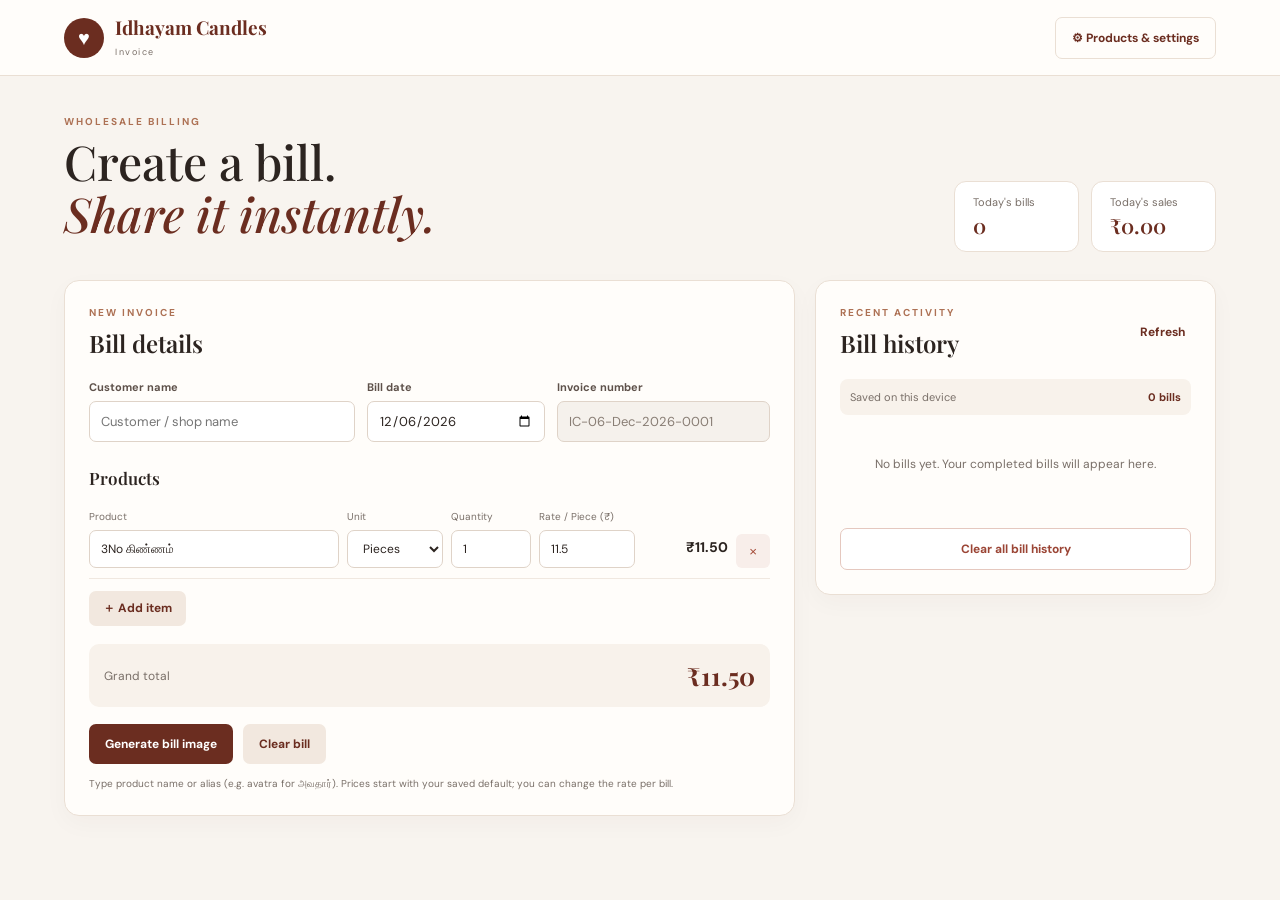
==== commit 7d62d2e8: "Update index.html" ====
--- a/index.html
+++ b/index.html
@@ -9,11 +9,15 @@
 </head>
 <body>
   <header class="topbar">
-    <div class="brand"><span class="heart">♥</span>
-      <div><strong>Idhayam Candles</strong><small>NON-GST BILLING</small></div>
+    <div class="brand">
+      <span class="heart">♥</span>
+      <div><strong>Idhayam Candles</strong><small>Invoice</small></div>
     </div>
-    <div class="top-actions"><button class="btn ghost" id="settingsBtn">⚙ Products & settings</button></div>
+    <div class="top-actions">
+      <button class="btn ghost" id="settingsBtn">⚙ Products &amp; settings</button>
+    </div>
   </header>
+
   <main class="wrap">
     <section class="intro">
       <div>
@@ -25,32 +29,57 @@
         <div><small>Today's sales</small><b id="todaySales">₹0</b></div>
       </div>
     </section>
+
     <div class="layout">
       <section class="panel bill-panel">
         <div class="panel-head">
           <div>
             <p class="eyebrow">NEW INVOICE</p>
             <h2>Bill details</h2>
-          </div><span class="pill">Non-GST</span>
+          </div>
         </div>
-        <div class="form-grid"><label>Customer name<input id="customerName" placeholder="Customer / shop name"></label><label>Bill date<input id="billDate" type="date"></label><label>Invoice number<input id="invoiceNo" readonly></label></div>
+
+        <div class="form-grid">
+          <label>Customer name
+            <input id="customerName" placeholder="Customer / shop name">
+          </label>
+          <label>Bill date
+            <input id="billDate" type="date">
+          </label>
+          <label>Invoice number
+            <input id="invoiceNo" readonly>
+          </label>
+        </div>
+
         <div class="items-head"><h3>Products</h3></div>
         <div id="items" class="items"></div>
-        <div class="add-items-bottom"><button class="btn soft" id="addRowBtn">＋ Add item</button></div>
+        <div class="add-items-bottom">
+          <button class="btn soft" id="addRowBtn">＋ Add item</button>
+        </div>
+
         <div class="totals">
           <div class="grand"><span>Grand total</span><strong id="grandTotal">₹0.00</strong></div>
         </div>
-        <div class="actions"><button class="btn primary" id="generateBtn">Generate bill image</button><button class="btn soft" id="clearBtn">Clear bill</button></div>
+
+        <div class="actions">
+          <button class="btn primary" id="generateBtn">Generate bill image</button>
+          <button class="btn soft" id="clearBtn">Clear bill</button>
+        </div>
         <p class="hint">Type product name or alias (e.g. avatra for அவதார்). Prices start with your saved default; you can change the rate per bill.</p>
       </section>
+
       <aside class="panel side-panel">
         <div class="panel-head">
           <div>
             <p class="eyebrow">RECENT ACTIVITY</p>
             <h2>Bill history</h2>
-          </div><button class="text-btn" id="refreshHistory">Refresh</button>
+          </div>
+          <button class="text-btn" id="refreshHistory">Refresh</button>
         </div>
-        <div class="history-summary"><span>Saved on this device</span><b id="historyCount">0 bills</b></div>
+        <div class="history-summary">
+          <span>Saved on this device</span>
+          <b id="historyCount">0 bills</b>
+        </div>
         <div id="history" class="history"></div>
         <button class="btn soft danger-outline" id="clearHistoryBtn">Clear all bill history</button>
       </aside>
@@ -78,15 +107,21 @@
       <div class="dialog-head">
         <div>
           <p class="eyebrow">SETUP</p>
-          <h2>Business & products</h2>
+          <h2>Business &amp; products</h2>
         </div>
         <button type="button" class="icon-btn" id="closeSettingsBtn" aria-label="Close">✕</button>
       </div>
 
       <div class="settings-grid">
-        <label>Business name<input id="businessName" maxlength="80"></label>
-        <label>Phone<input id="businessPhone" maxlength="40"></label>
-        <label class="full">Address<textarea id="businessAddress" rows="2" maxlength="160"></textarea></label>
+        <label>Business name
+          <input id="businessName" maxlength="80">
+        </label>
+        <label>Phone
+          <input id="businessPhone" maxlength="40">
+        </label>
+        <label class="full">Address
+          <textarea id="businessAddress" rows="2" maxlength="160"></textarea>
+        </label>
       </div>
 
       <div class="product-list-head">
@@ -129,8 +164,19 @@
     <div data-product-name="ராக்கெட் ஃபேன்சி" data-alias="rocket rakket fancy" data-default-price="15"></div>
     <div data-product-name="ஜெட் ஃபேன்சி" data-alias="jet fancy" data-default-price="15"></div>
     <div data-product-name="பாகுபலி ஃபேன்சி" data-alias="baahubali baghubali bahubali fancy" data-default-price="32"></div>
-    <div data-product-name="அவதார் ஃபேன்சி" data-alias="avatar avatra avathar fancy" data-default-price="45"></div>
+    <div data-product-name="சேர்மன் 30 திரி" data-alias="searman serman" data-default-price="11"></div>
+    <div data-product-name="காம ராஜா 30 திரி" data-alias="Raja Kama" data-default-price="18"></div>
+    <div data-product-name="வாழ்க வளமுடன் 30 திரி" data-alias="valga vazhga valamudan" data-default-price="20"></div>
+    <div data-product-name="இதயம் 30 திரி" data-alias="idayam idhayam ithayam" data-default-price="32"></div>
+    <div data-product-name="1.50Rs திரி" data-alias="6" data-default-price="8"></div>
+    <div data-product-name="3Rs திரி" data-alias="6" data-default-price="9"></div>
+    <div data-product-name="6Rs திரி" data-alias="6" data-default-price="23"></div>
+    <div data-product-name="12Rs திரி" data-alias="12" data-default-price="45"></div>
+    <div data-product-name="15Rs திரி" data-alias="15" data-default-price="60"></div>
+    <div data-product-name="40Rs திரி" data-alias="40" data-default-price="30"></div>
+    <div data-product-name="60Rs திரி" data-alias="60" data-default-price="45"></div>
   </template>
+
   <script src="script.js"></script>
 </body>
 </html>
--- a/style.css
+++ b/style.css
@@ -738,3 +738,300 @@
     font-size: 21px;
   }
 }
+
+
+/* =========================================================
+   Product picker + compact mobile item rows (single-line feel)
+   ========================================================= */
+
+.item-row {
+  display: grid;
+  grid-template-columns: minmax(160px, 2.2fr) 0.85fr 0.7fr 0.85fr 0.75fr 34px;
+  gap: 8px;
+  align-items: end;
+  padding: 10px 0;
+  border-bottom: 1px solid #f0e8e0;
+  position: relative;
+}
+
+.product-picker-wrap {
+  position: relative;
+  min-width: 0;
+}
+
+.product-picker {
+  position: relative;
+}
+
+.product-search {
+  width: 100%;
+  height: 38px;
+  font-size: 12px;
+  box-sizing: border-box;
+}
+
+.product-dropdown {
+  position: absolute;
+  left: 0;
+  right: 0;
+  top: calc(100% + 4px);
+  z-index: 40;
+  max-height: 220px;
+  overflow-y: auto;
+  background: #fff;
+  border: 1px solid #e6d9cf;
+  border-radius: 10px;
+  box-shadow: 0 10px 28px rgba(53, 27, 24, 0.12);
+  padding: 4px;
+}
+
+.product-option {
+  display: flex;
+  flex-direction: column;
+  align-items: flex-start;
+  gap: 2px;
+  width: 100%;
+  border: 0;
+  background: transparent;
+  text-align: left;
+  padding: 9px 10px;
+  border-radius: 8px;
+  cursor: pointer;
+  font: inherit;
+  color: #2c2420;
+}
+
+.product-option:hover,
+.product-option:focus {
+  background: #f8f2eb;
+  outline: none;
+}
+
+.product-option .pname {
+  font-size: 13px;
+  font-weight: 600;
+}
+
+.product-option .palias {
+  font-size: 11px;
+  color: #8a7a70;
+}
+
+.product-option.empty {
+  color: #8a7a70;
+  cursor: default;
+  font-size: 12px;
+}
+
+.product-option.empty:hover {
+  background: transparent;
+}
+
+/* Settings: name | alias | price | remove */
+.product-edit-row {
+  display: grid;
+  grid-template-columns: 1.2fr 1.2fr 110px 34px;
+  gap: 9px;
+  align-items: center;
+  margin: 9px 0;
+}
+
+.product-edit-row .pname,
+.product-edit-row .palias,
+.product-edit-row .pprice {
+  margin: 0;
+  width: 100%;
+  box-sizing: border-box;
+}
+
+.product-list-head .hint {
+  margin: 4px 0 10px;
+  font-size: 12px;
+  color: #8a7a70;
+}
+
+.product-list-actions {
+  margin: 8px 0 4px;
+}
+
+.settings-form .dialog-head,
+.dialog-card .panel-head {
+  display: flex;
+  justify-content: space-between;
+  align-items: flex-start;
+  gap: 12px;
+  margin-bottom: 16px;
+}
+
+.icon-btn {
+  border: 0;
+  background: #f5eee6;
+  color: #6b2d20;
+  width: 34px;
+  height: 34px;
+  border-radius: 8px;
+  cursor: pointer;
+  font-size: 14px;
+  flex-shrink: 0;
+}
+
+/* Tablet / small desktop: keep one row, tighter */
+@media (max-width: 900px) {
+  .item-row {
+    grid-template-columns: minmax(140px, 1.8fr) 0.8fr 0.65fr 0.8fr 0.7fr 32px;
+    gap: 6px;
+  }
+
+  .item-row label {
+    font-size: 10px;
+  }
+
+  .item-row input,
+  .item-row select,
+  .product-search {
+    height: 36px;
+    font-size: 12px;
+  }
+
+  .item-row .amount {
+    font-size: 12px;
+    text-align: right;
+    padding-bottom: 8px;
+  }
+}
+
+/* Mobile: product on first row, controls on second row in one line */
+@media (max-width: 700px) {
+  .item-row {
+    display: grid;
+    grid-template-columns: 1fr 1fr 1fr 1fr auto;
+    grid-template-areas:
+      "product product product product remove"
+      "unit qty rate amount amount";
+    gap: 8px 6px;
+    align-items: end;
+    padding: 12px 0;
+  }
+
+  .item-row .field-product { grid-area: product; }
+  .item-row .field-unit { grid-area: unit; }
+  .item-row .field-qty { grid-area: qty; }
+  .item-row .field-rate { grid-area: rate; }
+  .item-row .field-amount {
+    grid-area: amount;
+    text-align: right;
+    padding-bottom: 10px;
+    font-size: 13px;
+    align-self: end;
+  }
+  .item-row .field-remove {
+    grid-area: remove;
+    width: 34px;
+    min-width: 34px;
+    height: 34px;
+    justify-self: end;
+    align-self: end;
+  }
+
+  .item-row label {
+    font-size: 10px;
+    min-width: 0;
+  }
+
+  .item-row input,
+  .item-row select,
+  .product-search {
+    width: 100%;
+    min-width: 0;
+    height: 36px;
+    font-size: 12px;
+    box-sizing: border-box;
+  }
+
+  .product-edit-row {
+    grid-template-columns: 1fr 1fr;
+    gap: 8px;
+  }
+
+  .product-edit-row .pprice {
+    grid-column: 1;
+  }
+
+  .product-edit-row .remove-btn {
+    grid-column: 2;
+    width: 100%;
+  }
+}
+
+/* Very small phones */
+@media (max-width: 400px) {
+  .item-row {
+    grid-template-columns: 1fr 1fr 1fr auto;
+    grid-template-areas:
+      "product product product remove"
+      "unit qty rate rate"
+      "amount amount amount amount";
+  }
+
+  .item-row .field-amount {
+    text-align: left;
+    padding-bottom: 0;
+  }
+}
+
+
+/*  */
+.history {
+    display: flex;
+    flex-direction: column;
+    align-items: stretch;
+    gap: 8px;
+    width: 100%;
+    box-sizing: border-box;
+}
+
+.history-item {
+    display: flex;
+    align-items: center;
+    justify-content: space-between;
+
+    width: 100%;
+    min-width: 0;
+    box-sizing: border-box;
+    flex: 0 0 100%;
+
+    padding: 12px 14px;
+    border: 1px solid #e5e7eb;
+    border-radius: 10px;
+    background: #fff;
+
+    cursor: pointer;
+    text-align: left;
+    gap: 12px;
+}
+
+.history-item > div {
+    display: flex;
+    flex-direction: column;
+    flex: 1;
+    min-width: 0;
+    gap: 5px;
+}
+
+.history-item strong {
+    font-size: 14px;
+    font-weight: 600;
+    overflow-wrap: anywhere;
+}
+
+.history-item span {
+    font-size: 12px;
+    color: #64748b;
+}
+
+.history-item b {
+    flex-shrink: 0;
+    white-space: nowrap;
+    font-size: 14px;
+    color: #15803d;
+}
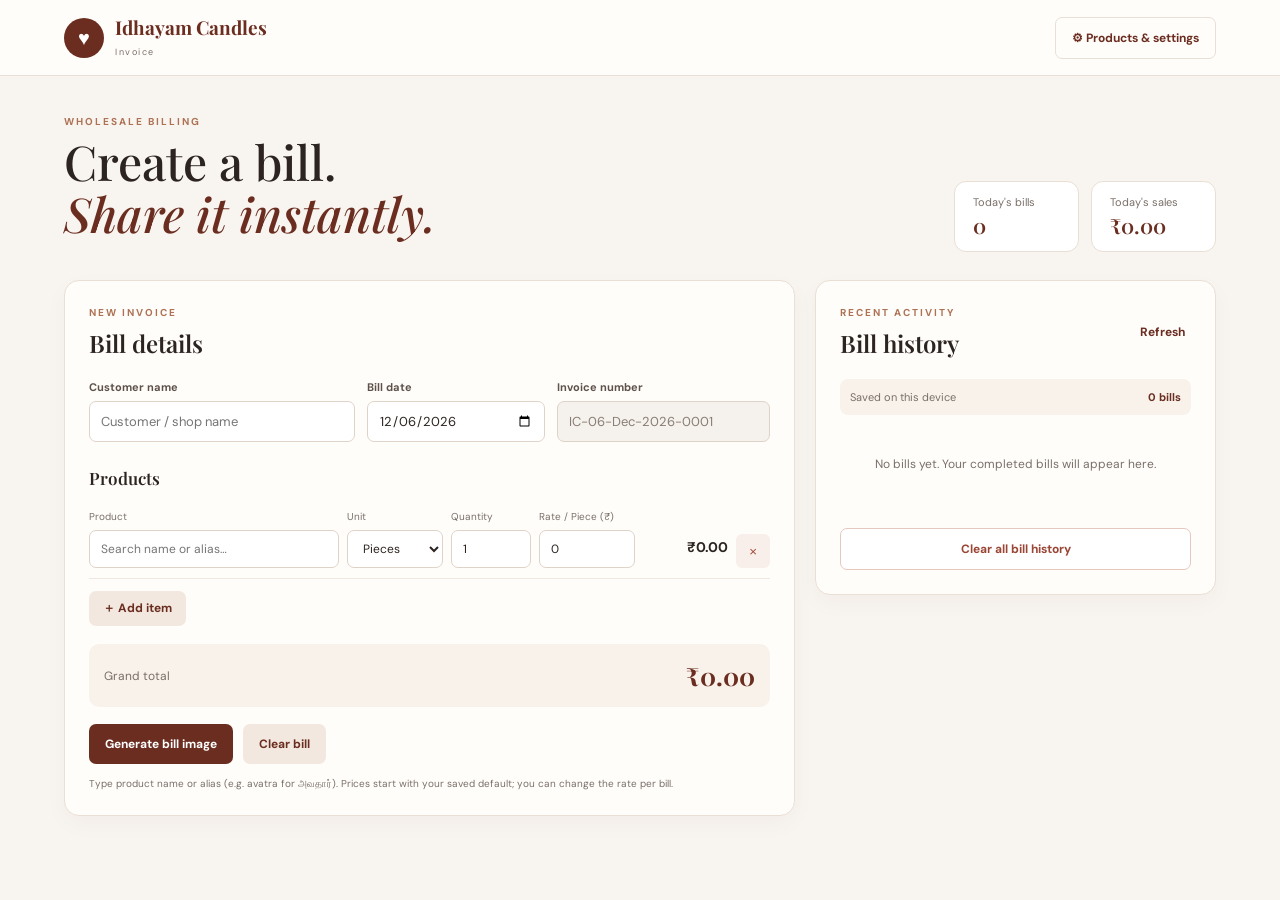
==== commit 61e92a46: "Update index.html" ====
--- a/index.html
+++ b/index.html
@@ -168,8 +168,8 @@
     <div data-product-name="காம ராஜா 30 திரி" data-alias="Raja Kama" data-default-price="18"></div>
     <div data-product-name="வாழ்க வளமுடன் 30 திரி" data-alias="valga vazhga valamudan" data-default-price="20"></div>
     <div data-product-name="இதயம் 30 திரி" data-alias="idayam idhayam ithayam" data-default-price="32"></div>
-    <div data-product-name="1.50Rs திரி" data-alias="6" data-default-price="8"></div>
-    <div data-product-name="3Rs திரி" data-alias="6" data-default-price="9"></div>
+    <div data-product-name="1.50Rs திரி" data-alias="150 1.50" data-default-price="8"></div>
+    <div data-product-name="3Rs திரி" data-alias="3" data-default-price="9"></div>
     <div data-product-name="6Rs திரி" data-alias="6" data-default-price="23"></div>
     <div data-product-name="12Rs திரி" data-alias="12" data-default-price="45"></div>
     <div data-product-name="15Rs திரி" data-alias="15" data-default-price="60"></div>
--- a/style.css
+++ b/style.css
@@ -1035,3 +1035,7 @@
     font-size: 14px;
     color: #15803d;
 }
+
+.active {
+    background: lightgray;
+}
